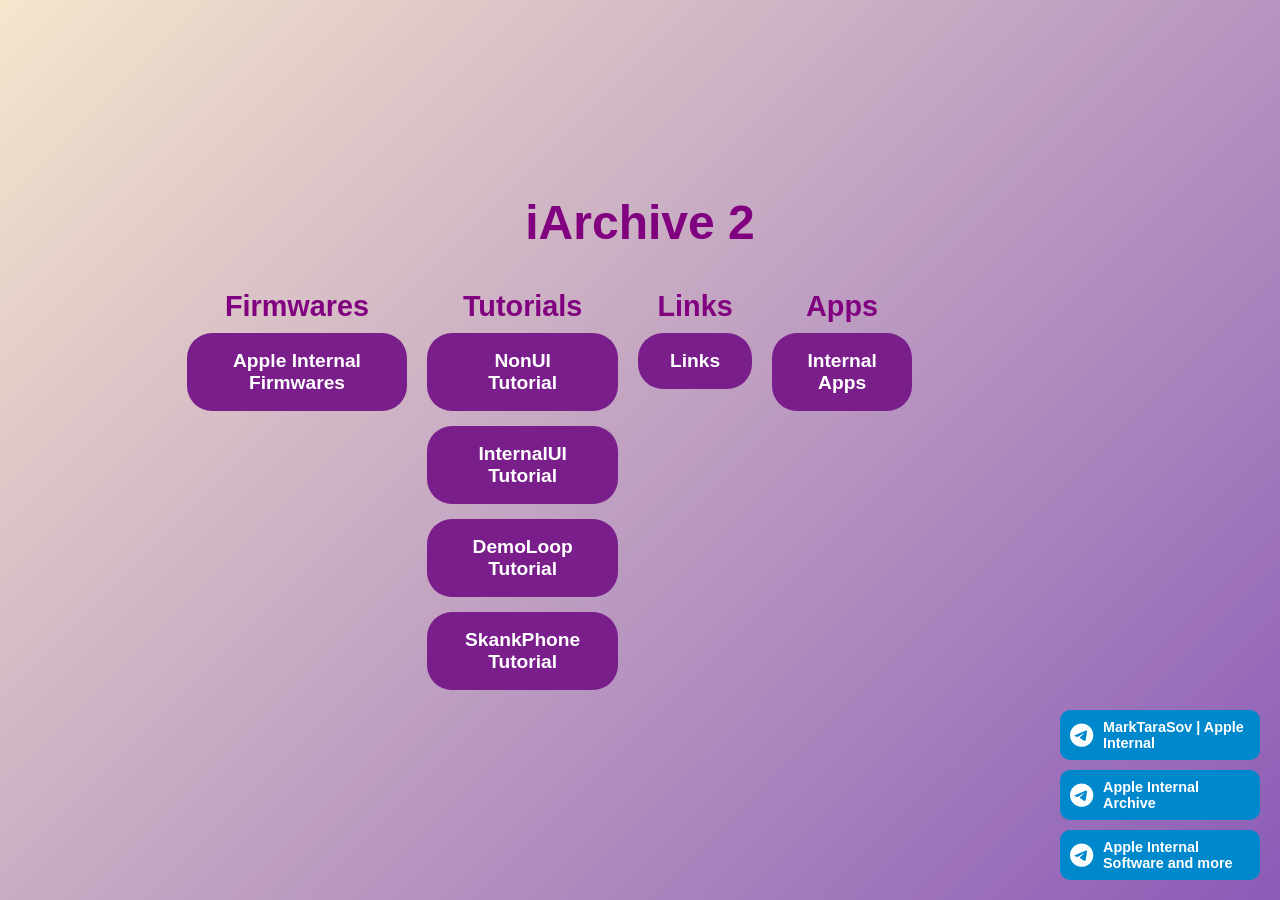
==== index.html @ 956f05f5 "Add files via upload" ====
<!DOCTYPE html>
<html lang="en">
<head>
    <meta charset="UTF-8">
    <meta name="viewport" content="width=device-width, initial-scale=1.0">
    <title>iArchive 2</title>
    <link rel="icon" type="image/x-icon" href="apple_white.ico">
    <link rel="stylesheet" href="https://cdnjs.cloudflare.com/ajax/libs/font-awesome/6.0.0-beta3/css/all.min.css">
    <link rel="stylesheet" href="styles.css">
</head>
<body>
    <div class="container">
        <h1 class="fade-in">iArchive 2</h1>
        <div class="column-container fade-in">
            <div class="column">
                <h2>Firmwares</h2>
                <a href="#" class="button" id="firmwares-button">Apple Internal Firmwares</a>
            </div>

            <div class="column">
                <h2>Tutorials</h2>
                <a href="NonUITut.html" class="button">NonUI Tutorial</a>
                <a href="InternalUITut.html" class="button">InternalUI Tutorial</a>
                <a href="DemoLoopTut.html" class="button">DemoLoop Tutorial</a>
                <a href="SkankPhoneTut.html" id="skankphone-tutorial-button" class="button">SkankPhone Tutorial</a>
            </div>

            <div class="column">
                <h2>Links</h2>
                <a href="links.html" class="button">Links</a>
            </div>

            <div class="column">
                <h2>Apps</h2>
                <a href="https://mega.nz/folder/RIwwhYiL#gBtcgj5jfhJFuxO9bv4L2A" class="button">Internal Apps</a>
            </div>
        </div>
    </div>

    <div id="firmwareModal" class="modal">
        <div class="modal-content">
            <span class="close">&times;</span>
            <p>Soon</p>
        </div>
    </div>

    <div class="telegram-buttons fade-in">
        <a href="https://t.me/MarkTaraSovAI_Official" target="_blank" class="telegram-button">
            <i class="fab fa-telegram-plane"></i>
            <span>MarkTaraSov | Apple Internal</span>
        </a>
        <a href="https://t.me/AppleInternalArchive" target="_blank" class="telegram-button">
            <i class="fab fa-telegram-plane"></i>
            <span>Apple Internal Archive</span>
        </a>
        <a href="https://t.me/AppleInternalSoft" target="_blank" class="telegram-button">
            <i class="fab fa-telegram-plane"></i>
            <span>Apple Internal Software and more</span>
        </a>
    </div>

    <script src="script.js"></script>
</body>
</html>
---- styles.css ----
* {
    margin: 0;
    padding: 0;
    box-sizing: border-box;
}

body {
    font-family: Arial, sans-serif;
    display: flex;
    justify-content: center;
    align-items: center;
    height: 100vh;
    background: linear-gradient(135deg, #f5e6cc, #8b5bb7);
    overflow: hidden;
}

.fade-in {
    opacity: 0;
    transform: translateY(30px);
    animation: fadeIn 1.5s forwards;
    animation-delay: 0.5s;
}

.container {
    text-align: center;
}

.column-container {
    display: flex;
    justify-content: space-around;
    gap: 20px;
    width: 80%;
}

.column {
    display: flex;
    flex-direction: column;
    align-items: center;
}

.column h2 {
    color: purple;
    font-size: 1.8rem;
    margin-bottom: 10px;
}

h1 {
    color: purple;
    font-size: 3rem;
    margin-bottom: 40px;
}

.button {
    display: inline-block;
    padding: 15px 30px;
    background-color: #7a1e8c;
    color: white;
    text-decoration: none;
    border-radius: 25px;
    font-size: 1.2rem;
    font-weight: bold;
    margin-bottom: 15px;
    transition: background-color 0.4s ease, transform 0.2s ease, box-shadow 0.3s ease;
    border: 2px solid transparent;
    cursor: pointer;
}

.button:hover {
    background-color: #5e1a6c;
    transform: translateY(-8px);
    box-shadow: 0 15px 30px rgba(0, 0, 0, 0.4);
}

.button:active {
    transform: translateY(2px);
    box-shadow: 0 10px 20px rgba(0, 0, 0, 0.3);
    background-color: #4c3a68;
}

.modal {
    display: none;
    position: fixed;
    z-index: 1;
    left: 0;
    top: 0;
    width: 100%;
    height: 100%;
    background-color: rgba(0, 0, 0, 0.5);
}

.modal-content {
    background-color: #f5e6cc;
    margin: 15% auto;
    padding: 20px;
    border-radius: 20px;
    width: 30%;
    text-align: center;
    font-size: 1.5rem;
    box-shadow: 0px 4px 10px rgba(0, 0, 0, 0.2);
    border: 2px solid #8b5bb7;
    position: relative;
    opacity: 0;
    transform: scale(0.8);
    transition: opacity 0.1s ease, transform 0.1s ease;
}

.modal.show .modal-content {
    opacity: 1;
    transform: scale(1);
}

.modal.hide .modal-content {
    opacity: 0;
    transform: scale(0.8);
    transition: opacity 0.1s ease, transform 0.1s ease;
}

.close {
    color: #8b5bb7;
    font-size: 36px;
    font-weight: bold;
    cursor: pointer;
    position: absolute;
    top: -10px;
    right: 10px;
    transition: color 0.1s ease;
}

.close:hover,
.close:focus {
    color: black;
    text-decoration: none;
}

.telegram-buttons {
    position: fixed;
    bottom: 20px;
    right: 20px;
    display: flex;
    flex-direction: column;
    gap: 10px;
}

.telegram-button {
    display: flex;
    align-items: center;
    justify-content: center;
    width: 200px;
    height: 50px;
    background-color: #0088cc;
    color: white;
    text-decoration: none;
    border-radius: 10px;
    transition: background-color 0.3s ease, transform 0.2s ease;
    padding: 10px;
}

.telegram-button i {
    margin-right: 10px;
    font-size: 1.5rem;
}

.telegram-button span {
    font-size: 0.9rem;
    font-weight: bold;
}

.telegram-button:hover {
    background-color: #0077b3;
}

@keyframes fadeIn {
    to {
        opacity: 1;
        transform: translateY(0);
    }
}

@media (max-width: 768px) {
    body {
        flex-direction: column;
        height: auto;
        overflow: auto;
    }

    .column-container {
        flex-direction: column;
        width: 100%;
        align-items: center;
    }

    .column {
        width: 90%;
        margin-bottom: 20px;
    }

    h1 {
        font-size: 2.5rem;
    }

    .button {
        width: 100%;
        font-size: 1rem;
    }

    .telegram-buttons {
        position: static;
        margin-top: 20px;
    }

    .telegram-button {
        width: 100%;
        font-size: 1rem;
    }
}

@media screen and (max-width: 1024px) and (orientation: landscape) and (pointer: coarse) {
    body {
        flex-direction: column;
        justify-content: flex-start;
        height: 100vh;
        padding: 10px;
    }

    h1 {
        font-size: 2.5rem;
        margin-bottom: 10px;
    }

    .column-container {
        flex-direction: row;
        justify-content: space-around;
        width: 100%;
        padding: 0;
        gap: 15px;
    }

    .column h2 {
        font-size: 0.9rem;
        margin-bottom: 5px;
    }

    .column {
        width: 30%;
        margin-bottom: 10px;
    }

    .button {
        font-size: 0.85rem;
        padding: 10px 20px;
        width: 85%;
    }

    .telegram-buttons {
        right: 10px;
        bottom: 10px;
        flex-direction: column;
        align-items: flex-end;
    }

    .telegram-button {
        font-size: 0.75rem;
        padding: 6px 15px;
        width: auto;
    }
}

@media screen and (min-width: 768px) and (max-width: 1024px) and (orientation: portrait) {
    body {
        padding: 10px 20px;
    }

    .column-container {
        margin: 0 auto;
        padding-left: 10%;
        padding-right: 10%;
    }

    .column {
        width: 80%;
        margin: 0 auto;
    }

    h1 {
        text-align: center;
        margin-bottom: 10px;
    }

    h2 {
        text-align: center;
        margin-bottom: 5px;
    }

    .button {
        margin: 5px auto;
    }

    .telegram-buttons {
        margin: 0 auto;
    }

    .telegram-button {
        margin: 5px 0;
    }
}
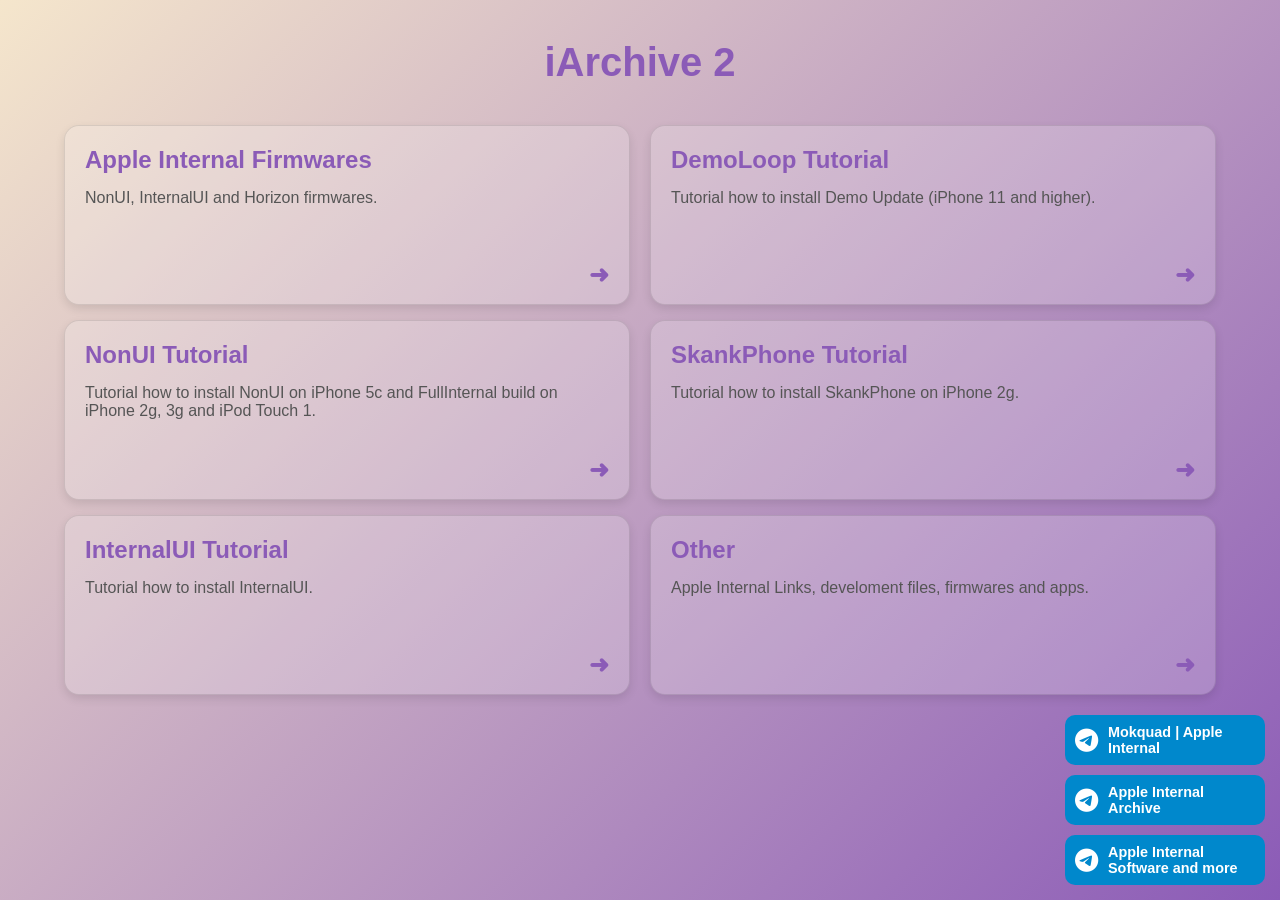
==== commit 1e1eeda2: "Add files via upload" ====
--- a/index.html
+++ b/index.html
@@ -4,50 +4,76 @@
     <meta charset="UTF-8">
     <meta name="viewport" content="width=device-width, initial-scale=1.0">
     <title>iArchive 2</title>
-    <link rel="icon" type="image/x-icon" href="apple_white.ico">
+	<link rel="apple-touch-icon" href="/favicon.ico">
+    <link rel="icon" type="image/x-icon" href="favicon.ico">
+	<link rel="apple-touch-icon" sizes="57x57" href="apple-touch-icon.png">
     <link rel="stylesheet" href="https://cdnjs.cloudflare.com/ajax/libs/font-awesome/6.0.0-beta3/css/all.min.css">
     <link rel="stylesheet" href="styles.css">
 </head>
 <body>
-    <div class="container">
-        <h1 class="fade-in">iArchive 2</h1>
-        <div class="column-container fade-in">
-            <div class="column">
-                <h2>Firmwares</h2>
-                <a href="#" class="button" id="firmwares-button">Apple Internal Firmwares</a>
-            </div>
+<div class="container">
+    <h1 class="fade-in">iArchive 2</h1>
+    <div class="hstack fade-in">
+        <div class="vstack">
+            <a href="InternalFirmwares.html" class="button">
+                <div>
+                    <div class="vstack">
+                        Apple Internal Firmwares
+                        <span>NonUI, InternalUI and Horizon firmwares.</span>
+                    </div>
+                </div>
+            </a>
+            <a href="NonUITut.html" class="button">
+                <div>
+                    <div class="vstack">
+                        NonUI Tutorial
+                        <span>Tutorial how to install NonUI on iPhone 5c and FullInternal build on iPhone 2g, 3g and iPod Touch 1.</span>
+                    </div>
+                </div>
+            </a>
+            <a href="InternalUITut.html" class="button">
+                <div>
+                    <div class="vstack">
+                        InternalUI Tutorial
+                        <span>Tutorial how to install InternalUI.</span>
+                    </div>
+                </div>
+            </a>
+        </div>
 
-            <div class="column">
-                <h2>Tutorials</h2>
-                <a href="NonUITut.html" class="button">NonUI Tutorial</a>
-                <a href="InternalUITut.html" class="button">InternalUI Tutorial</a>
-                <a href="DemoLoopTut.html" class="button">DemoLoop Tutorial</a>
-                <a href="SkankPhoneTut.html" id="skankphone-tutorial-button" class="button">SkankPhone Tutorial</a>
-            </div>
-
-            <div class="column">
-                <h2>Links</h2>
-                <a href="links.html" class="button">Links</a>
-            </div>
-
-            <div class="column">
-                <h2>Apps</h2>
-                <a href="https://mega.nz/folder/RIwwhYiL#gBtcgj5jfhJFuxO9bv4L2A" class="button">Internal Apps</a>
-            </div>
+        <div class="vstack">
+            <a href="DemoLoopTut.html" class="button">
+                <div>
+                    <div class="vstack">
+                        DemoLoop Tutorial
+                        <span>Tutorial how to install Demo Update (iPhone 11 and higher).</span>
+                    </div>
+                </div>
+            </a>
+            <a href="SkankPhoneTut.html" id="skankphone-tutorial-button" class="button">
+                <div>
+                    <div class="vstack">
+                        SkankPhone Tutorial
+                        <span>Tutorial how to install SkankPhone on  iPhone 2g.</span>
+                    </div>
+                </div>
+            </a>
+            <a href="Other.html" class="button">
+                <div>
+                    <div class="vstack">
+                        Other
+                        <span>Apple Internal Links, develoment files, firmwares and apps.</span>
+                    </div>
+                </div>
+            </a>
         </div>
     </div>
-
-    <div id="firmwareModal" class="modal">
-        <div class="modal-content">
-            <span class="close">&times;</span>
-            <p>Soon</p>
-        </div>
-    </div>
+</div>
 
     <div class="telegram-buttons fade-in">
         <a href="https://t.me/MarkTaraSovAI_Official" target="_blank" class="telegram-button">
             <i class="fab fa-telegram-plane"></i>
-            <span>MarkTaraSov | Apple Internal</span>
+            <span>Mokquad | Apple Internal</span>
         </a>
         <a href="https://t.me/AppleInternalArchive" target="_blank" class="telegram-button">
             <i class="fab fa-telegram-plane"></i>
--- a/styles.css
+++ b/styles.css
@@ -1,18 +1,34 @@
+@import url('https://fonts.cdnfonts.com/css/sf-pro-display');
+
 * {
     margin: 0;
     padding: 0;
     box-sizing: border-box;
 }
 
+html, body {
+    height: 100%;
+    margin: 0;
+    padding: 0;
+}
+
+html {
+    background: linear-gradient(135deg, #f5e6cc, #8b5bb7);
+    background-repeat: no-repeat;
+    background-size: cover;
+    background-attachment: fixed;
+}
+
 body {
-    font-family: Arial, sans-serif;
+    font-family: 'SF Pro Display', Arial, sans-serif;
     display: flex;
     justify-content: center;
-    align-items: center;
-    height: 100vh;
-    background: linear-gradient(135deg, #f5e6cc, #8b5bb7);
-    overflow: hidden;
-}
+    align-items: flex-start;
+    min-height: 100vh;
+    padding: 40px 0;
+    margin: 0 auto;
+}
+
 
 .fade-in {
     opacity: 0;
@@ -23,58 +39,103 @@
 
 .container {
     text-align: center;
+    width: 90%;
+    margin: 0 auto;
+}
+
+.hstack {
+    display: flex;
+    justify-content: space-between;
+    gap: 20px;
+    margin-bottom: 30px;
+}
+
+.vstack {
+    display: flex;
+    flex-direction: column;
+    gap: 15px;
+    width: 100%;
 }
 
 .column-container {
-    display: flex;
-    justify-content: space-around;
+    display: grid;
+    grid-template-columns: repeat(auto-fit, minmax(300px, 1fr));
     gap: 20px;
-    width: 80%;
+    width: 90%;
+    margin: 0 auto;
 }
 
 .column {
     display: flex;
     flex-direction: column;
     align-items: center;
+    justify-content: flex-start;
 }
 
 .column h2 {
-    color: purple;
-    font-size: 1.8rem;
-    margin-bottom: 10px;
+    color: #4a4a4a;
+    font-size: 1.5rem;
+    margin-bottom: 20px;
+    text-align: center;
 }
 
 h1 {
-    color: purple;
-    font-size: 3rem;
+    color: #8b5bb7;
+    font-size: 2.5rem;
     margin-bottom: 40px;
+    text-align: center;
 }
 
 .button {
-    display: inline-block;
-    padding: 15px 30px;
-    background-color: #7a1e8c;
-    color: white;
+    display: flex;
+    flex-direction: column;
+    justify-content: space-between;
+    align-items: flex-start;
     text-decoration: none;
-    border-radius: 25px;
-    font-size: 1.2rem;
     font-weight: bold;
-    margin-bottom: 15px;
-    transition: background-color 0.4s ease, transform 0.2s ease, box-shadow 0.3s ease;
-    border: 2px solid transparent;
-    cursor: pointer;
+    font-size: 1.5rem;
+    padding: 20px;
+    border-radius: 15px;
+    color: #8B5BB7;
+    background: rgba(255, 255, 255, 0.2);
+    border: 1px solid rgba(0, 0, 0, 0.1);
+    box-shadow: 0 4px 10px rgba(0, 0, 0, 0.1);
+    width: 100%;
+    height: 180px;
+    text-align: left;
+    position: relative;
+    transition: transform 0.3s ease, box-shadow 0.3s ease, background-color 0.3s ease;
 }
 
 .button:hover {
-    background-color: #5e1a6c;
-    transform: translateY(-8px);
-    box-shadow: 0 15px 30px rgba(0, 0, 0, 0.4);
+    transform: translateY(-5px);
+    box-shadow: 0 8px 20px rgba(0, 0, 0, 0.2);
 }
 
 .button:active {
     transform: translateY(2px);
-    box-shadow: 0 10px 20px rgba(0, 0, 0, 0.3);
-    background-color: #4c3a68;
+    box-shadow: 0 4px 10px rgba(0, 0, 0, 0.1);
+    background: #e0e0e0;
+}
+
+.button span {
+    font-size: 1rem;
+    font-weight: normal;
+    color: #555;
+}
+
+.button::after {
+    content: "➜";
+    font-size: 1.5rem;
+    position: absolute;
+    bottom: 15px;
+    right: 20px;
+    color: #8b5bb7;
+    transition: transform 0.3s ease;
+}
+
+.button:hover::after {
+    transform: translateX(5px);
 }
 
 .modal {
@@ -89,7 +150,7 @@
 }
 
 .modal-content {
-    background-color: #f5e6cc;
+    background-color: #8b5bb7;
     margin: 15% auto;
     padding: 20px;
     border-radius: 20px;
@@ -134,8 +195,8 @@
 
 .telegram-buttons {
     position: fixed;
-    bottom: 20px;
-    right: 20px;
+    bottom: 15px;
+    right: 15px;
     display: flex;
     flex-direction: column;
     gap: 10px;
@@ -205,7 +266,10 @@
 
     .telegram-buttons {
         position: static;
-        margin-top: 20px;
+        margin: 0 auto;
+        display: flex;
+        flex-direction: column;
+        align-items: center;
     }
 
     .telegram-button {
@@ -252,10 +316,11 @@
     }
 
     .telegram-buttons {
-        right: 10px;
-        bottom: 10px;
-        flex-direction: column;
-        align-items: flex-end;
+        position: static;
+        margin: 0 auto;
+        display: flex;
+        flex-direction: column;
+        align-items: center;
     }
 
     .telegram-button {
@@ -296,14 +361,14 @@
     }
 
     .telegram-buttons {
-        margin: 0 auto;
+        position: static;
+        margin: 0 auto;
+        display: flex;
+        flex-direction: column;
+        align-items: center;
     }
 
     .telegram-button {
         margin: 5px 0;
     }
 }
-
-
-
-
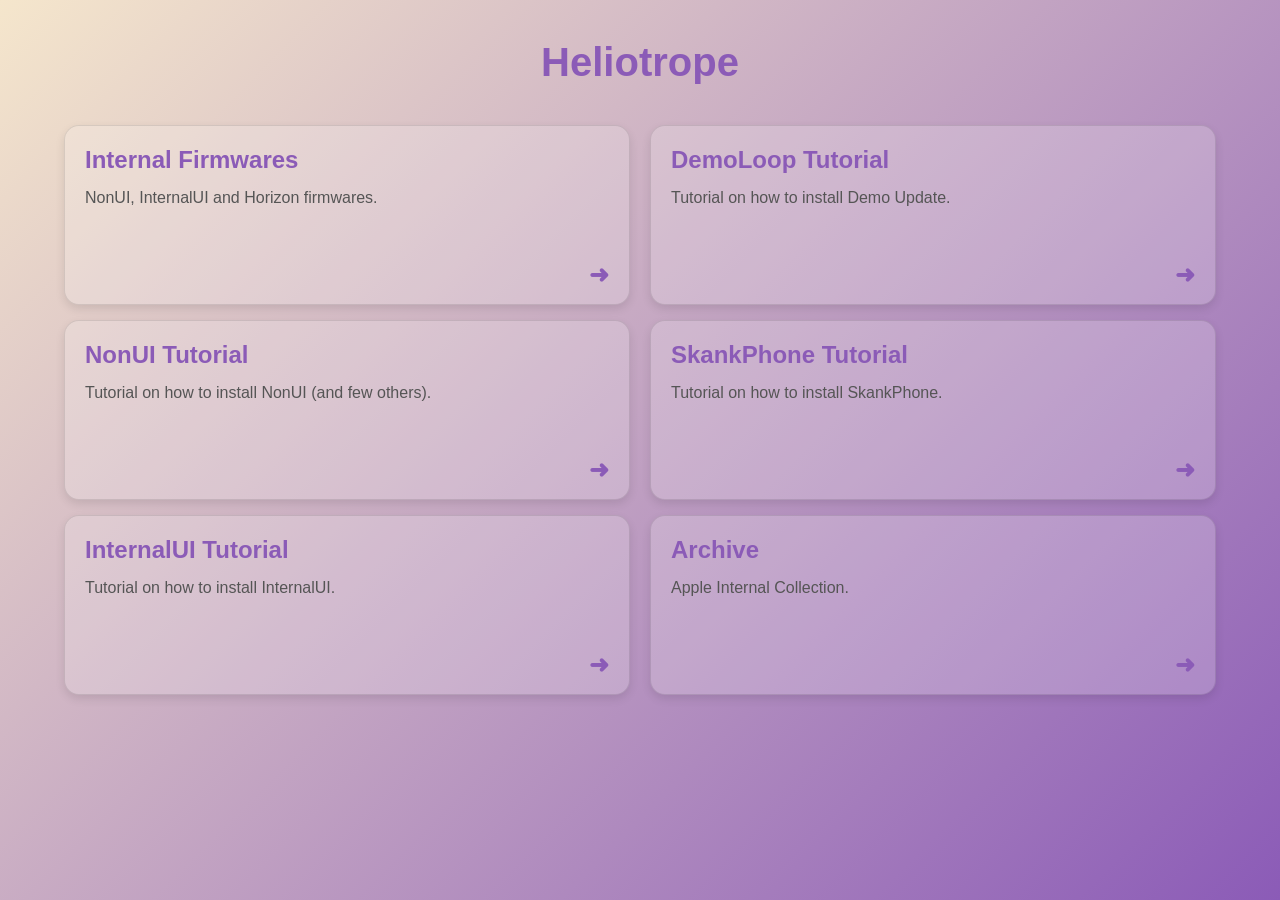
==== commit bef262ed: "Add files via upload" ====
--- a/index.html
+++ b/index.html
@@ -1,90 +1,78 @@
-<!DOCTYPE html>
-<html lang="en">
-<head>
-    <meta charset="UTF-8">
-    <meta name="viewport" content="width=device-width, initial-scale=1.0">
-    <title>iArchive 2</title>
-	<link rel="apple-touch-icon" href="/favicon.ico">
-    <link rel="icon" type="image/x-icon" href="favicon.ico">
-	<link rel="apple-touch-icon" sizes="57x57" href="apple-touch-icon.png">
-    <link rel="stylesheet" href="https://cdnjs.cloudflare.com/ajax/libs/font-awesome/6.0.0-beta3/css/all.min.css">
-    <link rel="stylesheet" href="styles.css">
-</head>
-<body>
-<div class="container">
-    <h1 class="fade-in">iArchive 2</h1>
-    <div class="hstack fade-in">
-        <div class="vstack">
-            <a href="InternalFirmwares.html" class="button">
-                <div>
-                    <div class="vstack">
-                        Apple Internal Firmwares
-                        <span>NonUI, InternalUI and Horizon firmwares.</span>
-                    </div>
-                </div>
-            </a>
-            <a href="NonUITut.html" class="button">
-                <div>
-                    <div class="vstack">
-                        NonUI Tutorial
-                        <span>Tutorial how to install NonUI on iPhone 5c and FullInternal build on iPhone 2g, 3g and iPod Touch 1.</span>
-                    </div>
-                </div>
-            </a>
-            <a href="InternalUITut.html" class="button">
-                <div>
-                    <div class="vstack">
-                        InternalUI Tutorial
-                        <span>Tutorial how to install InternalUI.</span>
-                    </div>
-                </div>
-            </a>
-        </div>
-
-        <div class="vstack">
-            <a href="DemoLoopTut.html" class="button">
-                <div>
-                    <div class="vstack">
-                        DemoLoop Tutorial
-                        <span>Tutorial how to install Demo Update (iPhone 11 and higher).</span>
-                    </div>
-                </div>
-            </a>
-            <a href="SkankPhoneTut.html" id="skankphone-tutorial-button" class="button">
-                <div>
-                    <div class="vstack">
-                        SkankPhone Tutorial
-                        <span>Tutorial how to install SkankPhone on  iPhone 2g.</span>
-                    </div>
-                </div>
-            </a>
-            <a href="Other.html" class="button">
-                <div>
-                    <div class="vstack">
-                        Other
-                        <span>Apple Internal Links, develoment files, firmwares and apps.</span>
-                    </div>
-                </div>
-            </a>
-        </div>
-    </div>
-</div>
-
-    <div class="telegram-buttons fade-in">
-        <a href="https://t.me/MarkTaraSovAI_Official" target="_blank" class="telegram-button">
-            <i class="fab fa-telegram-plane"></i>
-            <span>Mokquad | Apple Internal</span>
-        </a>
-        <a href="https://t.me/AppleInternalArchive" target="_blank" class="telegram-button">
-            <i class="fab fa-telegram-plane"></i>
-            <span>Apple Internal Archive</span>
-        </a>
-        <a href="https://t.me/AppleInternalSoft" target="_blank" class="telegram-button">
-            <i class="fab fa-telegram-plane"></i>
-            <span>Apple Internal Software and more</span>
-        </a>
-    </div>
-
-    <script src="script.js"></script>
-</body>
-</html>
+<!DOCTYPE html>
+<html lang="en">
+<head>
+    <meta charset="UTF-8">
+    <meta name="viewport" content="width=device-width, initial-scale=1.0">
+    <title>Heliotrope</title>
+    <link rel="icon" type="image/x-icon" href="Assets/favicon.ico">
+    <link rel="apple-touch-icon" href="Assets/apple-touch-icon.png">
+	<meta name="apple-mobile-web-app-capable" content="yes">
+	<meta name="apple-mobile-web-app-status-bar-style" content="black-translucent">
+	<meta name="apple-mobile-web-app-title" content="Heliotrope">
+    <link rel="stylesheet" href="https://cdnjs.cloudflare.com/ajax/libs/font-awesome/6.0.0-beta3/css/all.min.css" integrity="sha512-Fo3rlrZj/k7ujTnHg4CGR2D7kSs0v4LLanw2qksYuRlEzO+tcaEPQogQ0KaoGN26/zrn20ImR1DfuLWnOo7aBA==" crossorigin="anonymous" referrerpolicy="no-referrer" />
+    <link rel="stylesheet" href="styles.css">
+</head>
+<body>
+
+<div class="container">
+    <h1 class="fade-in">Heliotrope</h1>
+    <div class="hstack fade-in">
+        <div class="vstack">
+            <a href="Views/InternalFirmwares.html" class="button">
+                <div>
+                    <div class="vstack">
+                        Internal Firmwares
+                        <span>NonUI, InternalUI and Horizon firmwares.</span>
+                    </div>
+                </div>
+            </a>
+            <a href="Views/NonUI.html" class="button">
+                <div>
+                    <div class="vstack">
+                        NonUI Tutorial
+                        <span>Tutorial on how to install NonUI (and few others).</span>
+                    </div>
+                </div>
+            </a>
+            <a href="Views/InternalUI.html" class="button">
+                <div>
+                    <div class="vstack">
+                        InternalUI Tutorial
+                        <span>Tutorial on how to install InternalUI.</span>
+                    </div>
+                </div>
+            </a>
+        </div>
+
+        <div class="vstack">
+            <a href="Views/DemoLoop.html" class="button">
+                <div>
+                    <div class="vstack">
+                        DemoLoop Tutorial
+                        <span>Tutorial on how to install Demo Update.</span>
+                    </div>
+                </div>
+            </a>
+            <a href="Views/SkankPhone.html" id="skankphone-tutorial-button" class="button">
+                <div>
+                    <div class="vstack">
+                        SkankPhone Tutorial
+                        <span>Tutorial on how to install SkankPhone.</span>
+                    </div>
+                </div>
+            </a>
+            <a href="Views/Archive.html" class="button">
+                <div>
+                    <div class="vstack">
+                        Archive
+                        <span>Apple Internal Collection.</span>
+                    </div>
+                </div>
+            </a>
+        </div>
+    </div>
+</div>
+
+    <script src="script.js"></script>
+</body>
+</html>
